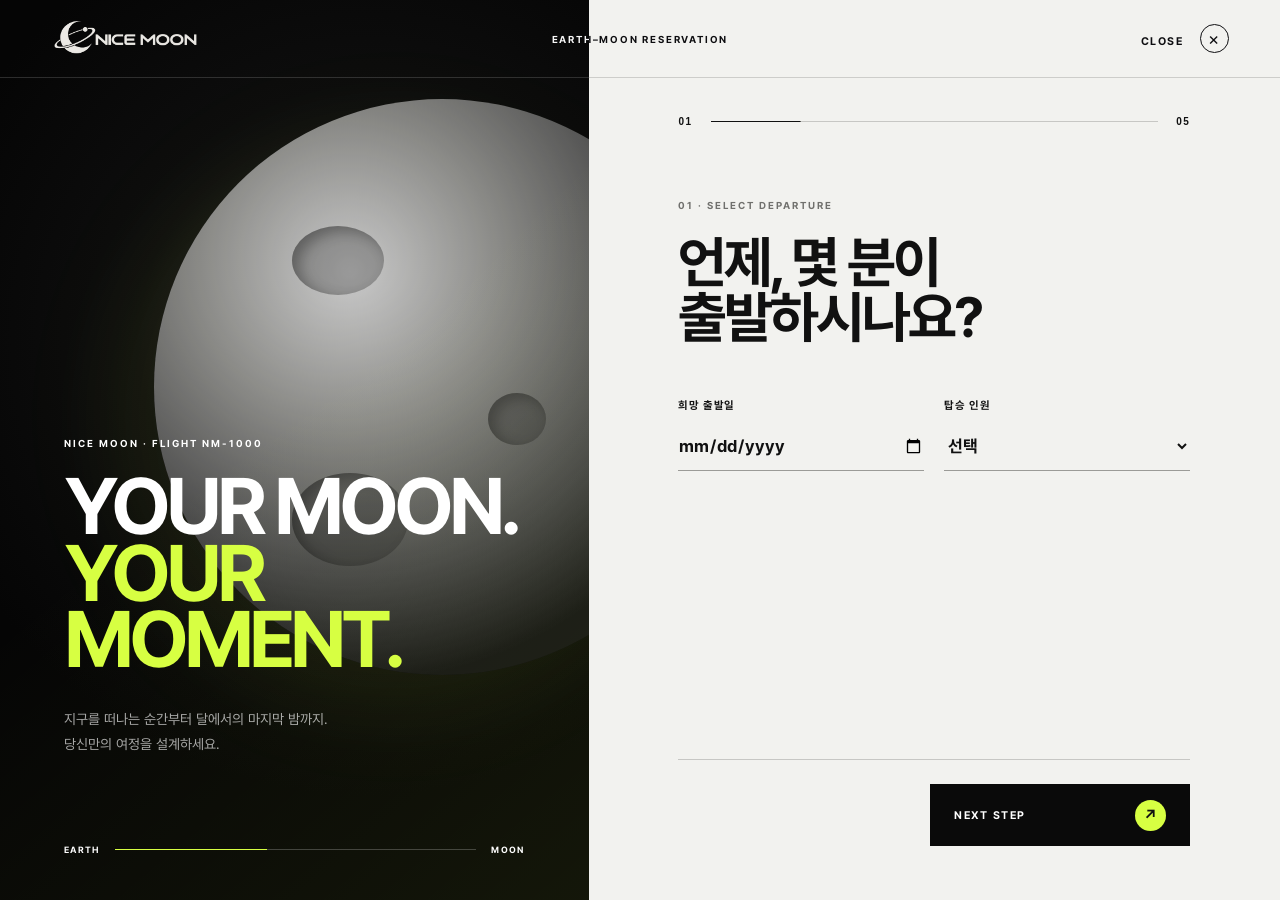
==== reservation.html @ dcc6c826 "Add files via upload" ====
<!doctype html>
<html lang="ko">
  <head>
    <meta charset="UTF-8" />
    <meta name="viewport" content="width=device-width, initial-scale=1" />
    <meta name="theme-color" content="#050505" />
    <title>Reservation — NICE MOON</title>
    <link rel="icon" href="./favicon.svg" type="image/svg+xml" />
    <link rel="stylesheet" href="./reservation.css" />
  </head>
  <body>
    <header class="topbar">
      <a class="brand" href="./index.html" aria-label="NICE MOON 홈">
        <img src="./assets/nice-moon-logo.png" alt="NICE MOON" />
      </a>
      <p>EARTH–MOON RESERVATION</p>
      <a class="close-link" href="./index.html" aria-label="예약 페이지 닫기">CLOSE <span>×</span></a>
    </header>

    <main>
      <aside class="journey-panel">
        <div class="moon" aria-hidden="true"><i></i></div>
        <div class="journey-copy">
          <p class="kicker">NICE MOON · FLIGHT NM-1000</p>
          <h1>YOUR MOON.<br /><em>YOUR MOMENT.</em></h1>
          <p>지구를 떠나는 순간부터 달에서의 마지막 밤까지.<br />당신만의 여정을 설계하세요.</p>
        </div>
        <div class="route" aria-hidden="true">
          <span>EARTH</span><i><b></b></i><span>MOON</span>
        </div>
      </aside>

      <section class="booking-panel">
        <div class="progress-head">
          <span id="stepNumber">01</span>
          <div><i id="progressBar"></i></div>
          <span>05</span>
        </div>

        <form id="reservationForm" novalidate>
          <section class="form-step is-active" data-step="0">
            <p class="step-label">01 · SELECT DEPARTURE</p>
            <h2>언제, 몇 분이<br />출발하시나요?</h2>
            <div class="field-grid">
              <label class="field">
                <span>희망 출발일</span>
                <input type="date" name="departure" required />
              </label>
              <label class="field">
                <span>탑승 인원</span>
                <select name="passengers" required>
                  <option value="">선택</option>
                  <option value="1명">1명</option>
                  <option value="2명">2명</option>
                  <option value="3명">3명</option>
                  <option value="4명">4명</option>
                  <option value="5명 이상">5명 이상</option>
                </select>
              </label>
            </div>
          </section>

          <section class="form-step" data-step="1">
            <p class="step-label">02 · CHOOSE EXPERIENCE</p>
            <h2>달에서 무엇을<br />경험하고 싶나요?</h2>
            <div class="choice-grid choice-grid--experience">
              <label class="choice"><input type="checkbox" name="experience" value="Lunar Local Food" /><span><b>01</b><strong>LUNAR LOCAL FOOD</strong><small>월석수프와 달 흙 비빔밥</small></span></label>
              <label class="choice"><input type="checkbox" name="experience" value="Crater Sand Riding" /><span><b>02</b><strong>CRATER SAND RIDING</strong><small>크레이터 모래썰매</small></span></label>
              <label class="choice"><input type="checkbox" name="experience" value="Alien Encounter" /><span><b>03</b><strong>ALIEN ENCOUNTER</strong><small>달 생명체 교류 프로그램</small></span></label>
              <label class="choice"><input type="checkbox" name="experience" value="The Far Side" /><span><b>04</b><strong>THE FAR SIDE</strong><small>영구음영분화구 탐험</small></span></label>
            </div>
            <p class="selection-error" id="experienceError">한 가지 이상의 체험을 선택해 주세요.</p>
          </section>

          <section class="form-step" data-step="2">
            <p class="step-label">03 · CABIN & STAY</p>
            <h2>여행 등급을<br />선택해 주세요.</h2>
            <div class="choice-grid">
              <label class="choice choice--radio"><input type="radio" name="cabin" value="Lunar Economy" required /><span><b>01</b><strong>LUNAR ECONOMY</strong><small>실용적인 달 왕복과 스탠다드 객실</small></span></label>
              <label class="choice choice--radio"><input type="radio" name="cabin" value="Moon Business" required /><span><b>02</b><strong>MOON BUSINESS</strong><small>라운지와 크레이터 전망 스위트</small></span></label>
              <label class="choice choice--radio choice--featured"><input type="radio" name="cabin" value="Zero-G First Class" required /><span><b>03 · RECOMMENDED</b><strong>ZERO-G FIRST CLASS</strong><small>프라이빗 셔틀과 달의 뒷면 전용 투어</small></span></label>
            </div>
          </section>

          <section class="form-step" data-step="3">
            <p class="step-label">04 · PASSENGER INFORMATION</p>
            <h2>탑승자 정보를<br />입력해 주세요.</h2>
            <div class="field-grid">
              <label class="field"><span>이름</span><input type="text" name="name" placeholder="홍길동" required /></label>
              <label class="field"><span>연락처</span><input type="tel" name="phone" placeholder="010-0000-0000" required /></label>
              <label class="field field--wide"><span>이메일</span><input type="email" name="email" placeholder="moon@example.com" required /></label>
              <label class="field field--wide"><span>요청사항 <em>OPTIONAL</em></span><textarea name="request" rows="3" placeholder="식사, 객실 또는 이동 지원에 관한 요청을 적어주세요."></textarea></label>
            </div>
            <label class="agreement"><input type="checkbox" name="agreement" required /><span></span>예약 상담을 위한 개인정보 수집 및 이용에 동의합니다.</label>
          </section>

          <section class="form-step" data-step="4">
            <p class="step-label">05 · FINAL CONFIRMATION</p>
            <h2>당신의 달 여행을<br />확인해 주세요.</h2>
            <dl class="summary" id="summary"></dl>
            <p class="summary-note">현재는 연습용 예약 신청입니다. 결제는 진행되지 않습니다.</p>
          </section>

          <section class="success" id="success" aria-live="polite">
            <div class="success-mark"><i></i></div>
            <p>RESERVATION REQUESTED</p>
            <h2>SEE YOU<br />ON THE MOON.</h2>
            <span>예약 요청이 완료되었습니다.<br />NICE MOON의 담당 승무원이 곧 연락드리겠습니다.</span>
            <a href="./index.html">RETURN TO EARTH</a>
          </section>

          <div class="form-actions" id="formActions">
            <button type="button" class="back" id="backButton">BACK</button>
            <button type="button" class="next" id="nextButton"><span>NEXT STEP</span><i>↗</i></button>
          </div>
        </form>
      </section>
    </main>

    <script src="./reservation.js"></script>
  </body>
</html>
---- reservation.css ----
@font-face{font-family:Pretendard;src:url('./assets/Pretendard-Regular.otf') format('opentype');font-weight:400;font-display:swap}
@font-face{font-family:Pretendard;src:url('./assets/Pretendard-Bold.otf') format('opentype');font-weight:700 900;font-display:swap}
:root{--black:#050505;--paper:#f2f2ef;--lime:#d7ff42;--line:rgba(0,0,0,.18)}
*{box-sizing:border-box}html,body{margin:0;min-height:100%;background:var(--black);font-family:Pretendard,Arial,sans-serif}body{color:#111}.topbar{position:fixed;z-index:30;top:0;left:0;width:100%;height:78px;display:grid;grid-template-columns:1fr auto 1fr;align-items:center;padding:0 clamp(22px,4vw,66px);color:#fff;border-bottom:1px solid rgba(255,255,255,.16);mix-blend-mode:difference}.brand{display:block;width:150px}.brand img{display:block;width:100%;filter:invert(1)}.topbar p{font-size:10px;font-weight:700;letter-spacing:.18em}.close-link{justify-self:end;color:inherit;text-decoration:none;font-size:11px;font-weight:700;letter-spacing:.14em}.close-link span{display:inline-grid;place-items:center;margin-left:12px;width:29px;height:29px;border:1px solid currentColor;border-radius:50%;font-size:18px;font-weight:400}main{min-height:100vh;display:grid;grid-template-columns:46% 54%}.journey-panel{position:relative;min-height:100vh;overflow:hidden;padding:120px clamp(28px,5vw,86px) 54px;color:#fff;background:radial-gradient(circle at 62% 38%,#2b2b2b 0,#0e0e0e 34%,#050505 68%)}.journey-panel:after{content:"";position:absolute;inset:0;background:linear-gradient(140deg,transparent 45%,rgba(215,255,66,.07));pointer-events:none}.moon{position:absolute;top:11%;right:-24%;width:min(45vw,680px);aspect-ratio:1;border-radius:50%;background:radial-gradient(circle at 34% 30%,#eee 0,#a5a5a1 27%,#555 55%,#181818 74%);box-shadow:-45px 30px 100px rgba(215,255,66,.08);opacity:.82}.moon:before,.moon:after,.moon i{content:"";position:absolute;border-radius:50%;background:rgba(30,30,30,.28);box-shadow:inset 7px 5px 14px rgba(0,0,0,.3)}.moon:before{width:16%;height:12%;top:22%;left:24%}.moon:after{width:10%;height:9%;top:51%;left:58%}.moon i{width:20%;height:16%;top:65%;left:24%}.journey-copy{position:absolute;z-index:2;left:clamp(28px,5vw,86px);bottom:16%}.kicker,.step-label{margin:0 0 24px;font-size:10px;font-weight:700;letter-spacing:.2em}.journey-copy h1{margin:0;font-size:clamp(3.5rem,6.2vw,7.2rem);line-height:.84;letter-spacing:-.065em}.journey-copy h1 em{color:var(--lime);font-style:normal}.journey-copy>p:last-child{margin:34px 0 0;color:rgba(255,255,255,.65);font-size:14px;line-height:1.75}.route{position:absolute;z-index:2;left:clamp(28px,5vw,86px);right:clamp(28px,5vw,86px);bottom:5%;display:grid;grid-template-columns:auto 1fr auto;align-items:center;gap:15px;font-size:9px;font-weight:700;letter-spacing:.15em}.route i{height:1px;background:rgba(255,255,255,.22);overflow:hidden}.route b{display:block;width:42%;height:100%;background:var(--lime);animation:route 3s ease-in-out infinite}@keyframes route{0%{transform:translateX(-100%)}100%{transform:translateX(340%)}}
.booking-panel{min-height:100vh;padding:116px clamp(28px,7vw,112px) 54px;background:var(--paper);display:flex;flex-direction:column}.progress-head{display:grid;grid-template-columns:auto 1fr auto;align-items:center;gap:18px;font:700 10px Arial;letter-spacing:.15em}.progress-head>div{height:1px;background:rgba(0,0,0,.18);overflow:hidden}.progress-head i{display:block;width:100%;height:100%;background:#111;transform:scaleX(.2);transform-origin:left;transition:transform .6s cubic-bezier(.16,1,.3,1)}form{flex:1;display:flex;flex-direction:column}.form-step{display:none;flex:1;padding:clamp(48px,8vh,90px) 0 34px;animation:stepIn .55s cubic-bezier(.16,1,.3,1)}.form-step.is-active{display:block}@keyframes stepIn{from{opacity:0;transform:translateY(22px)}to{opacity:1;transform:none}}.step-label{color:#70706d}.form-step h2{margin:0 0 clamp(38px,6vh,68px);font-size:clamp(2.75rem,4.4vw,5.2rem);line-height:.98;letter-spacing:-.055em}.field-grid{display:grid;grid-template-columns:1fr 1fr;gap:28px 20px}.field{display:flex;flex-direction:column;gap:10px}.field--wide{grid-column:1/-1}.field>span{font-size:11px;font-weight:700;letter-spacing:.05em}.field em{float:right;color:#999;font-size:9px;font-style:normal}.field input,.field select,.field textarea{width:100%;border:0;border-bottom:1px solid #9b9b97;border-radius:0;padding:13px 0;background:transparent;color:#111;font:600 17px Pretendard;outline:none}.field input:focus,.field select:focus,.field textarea:focus{border-color:#111}.field textarea{resize:none}.choice-grid{display:grid;gap:10px}.choice-grid--experience{grid-template-columns:1fr 1fr}.choice{display:block;cursor:pointer}.choice input{position:absolute;opacity:0}.choice span{min-height:118px;display:flex;flex-direction:column;padding:18px 20px;border:1px solid var(--line);transition:.25s ease}.choice b{margin-bottom:auto;color:#777;font-size:9px;letter-spacing:.12em}.choice strong{font-size:14px;letter-spacing:-.02em}.choice small{margin-top:8px;color:#777;font-size:11px}.choice input:checked+span{color:#fff;background:#0a0a0a;border-color:#0a0a0a}.choice input:checked+span b,.choice input:checked+span small{color:var(--lime)}.choice--featured span{border-color:#9bad4d}.selection-error{display:none;margin:13px 0 0;color:#b02c2c;font-size:12px}.selection-error.is-visible{display:block}.agreement{display:flex;align-items:center;gap:10px;margin-top:25px;color:#555;font-size:12px;cursor:pointer}.agreement input{position:absolute;opacity:0}.agreement span{width:18px;height:18px;border:1px solid #888}.agreement input:checked+span{background:var(--lime);box-shadow:inset 0 0 0 4px var(--paper)}.summary{margin:0;border-top:1px solid #111}.summary div{display:grid;grid-template-columns:140px 1fr;padding:17px 0;border-bottom:1px solid var(--line)}.summary dt{color:#777;font-size:10px;font-weight:700;letter-spacing:.1em}.summary dd{margin:0;font-size:14px;font-weight:700}.summary-note{color:#888;font-size:11px}.form-actions{display:flex;justify-content:space-between;align-items:center;padding-top:24px;border-top:1px solid var(--line)}button{font:700 11px Pretendard;letter-spacing:.12em;cursor:pointer}.back{border:0;background:none;padding:16px 0;color:#777;visibility:hidden}.next{width:min(260px,60%);height:62px;display:flex;align-items:center;justify-content:space-between;padding:0 24px;border:0;color:#fff;background:#0a0a0a}.next i{display:grid;place-items:center;width:31px;height:31px;border-radius:50%;color:#111;background:var(--lime);font-size:16px;font-style:normal}.success{display:none;flex:1;flex-direction:column;justify-content:center;align-items:flex-start;animation:stepIn .7s ease}.success.is-active{display:flex}.success-mark{width:68px;height:68px;border:1px solid #111;border-radius:50%;display:grid;place-items:center;margin-bottom:38px}.success-mark i{width:15px;height:28px;border-right:2px solid #111;border-bottom:2px solid #111;transform:rotate(45deg) translate(-3px,-3px)}.success>p{font-size:10px;font-weight:700;letter-spacing:.18em}.success h2{margin:18px 0 25px;font-size:clamp(3.5rem,6vw,7rem);line-height:.88;letter-spacing:-.06em}.success>span{color:#666;line-height:1.7}.success>a{margin-top:44px;padding-bottom:7px;border-bottom:1px solid #111;color:#111;text-decoration:none;font-size:11px;font-weight:700;letter-spacing:.12em}
input:user-invalid,select:user-invalid,textarea:user-invalid{border-color:#b02c2c}
@media(max-width:900px){.topbar{height:66px;grid-template-columns:1fr 1fr}.topbar>p{display:none}.brand{width:125px}main{display:block}.journey-panel{min-height:52vh;padding-top:90px}.moon{right:-18%;width:64vw}.journey-copy{bottom:20%}.journey-copy h1{font-size:clamp(3.2rem,13vw,5.8rem)}.journey-copy>p:last-child{display:none}.booking-panel{min-height:100svh;padding:92px 22px 30px}.form-step{padding-top:48px}.choice-grid--experience,.field-grid{grid-template-columns:1fr}.field--wide{grid-column:auto}.summary div{grid-template-columns:105px 1fr}}
@media(max-width:520px){.journey-panel{min-height:44vh}.moon{top:8%;width:78vw}.route{display:none}.journey-copy{bottom:12%}.journey-copy h1{font-size:14vw}.booking-panel{padding-top:84px}.form-step h2{font-size:2.7rem}.choice span{min-height:104px}.form-actions{position:sticky;bottom:0;padding:14px 0;background:var(--paper)}}
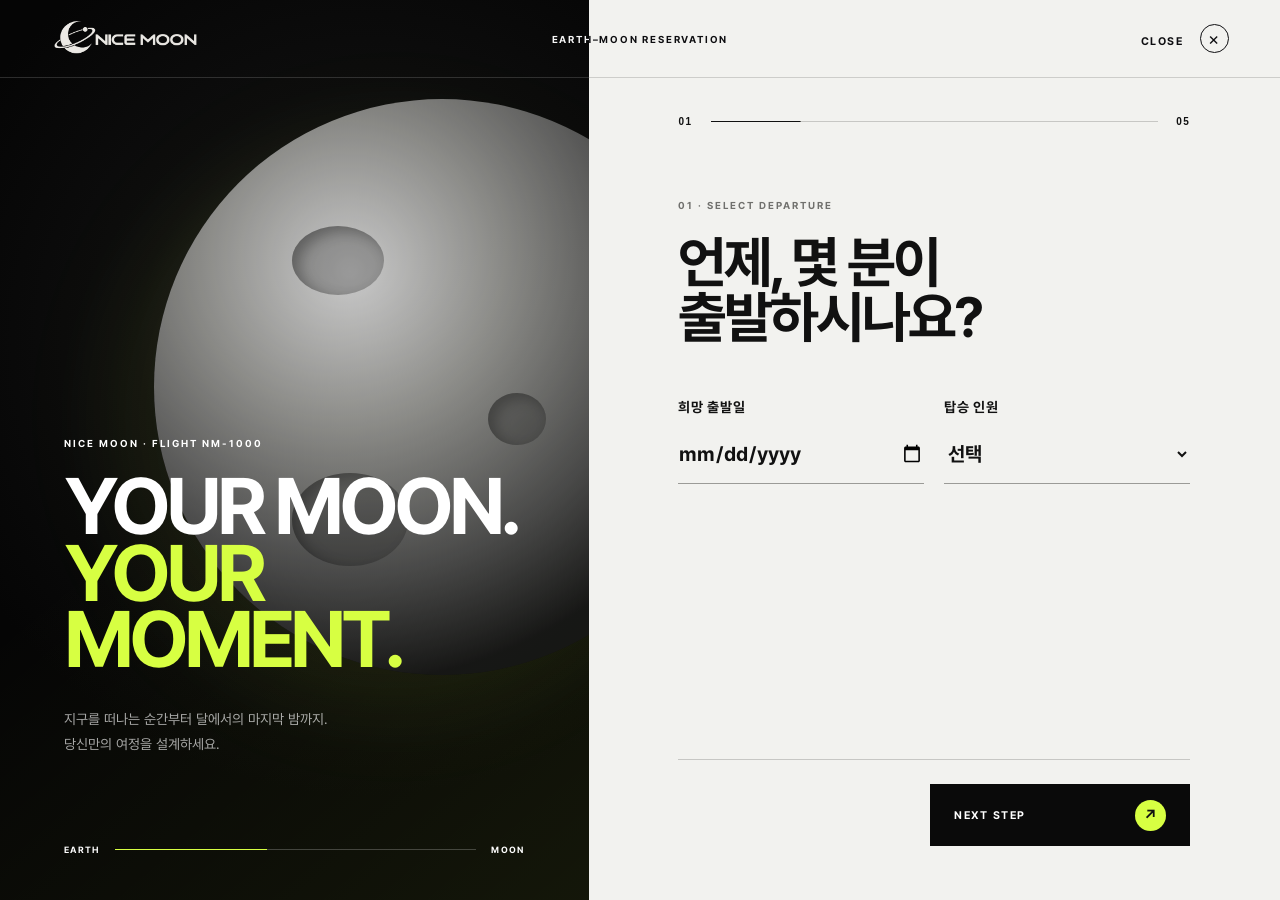
==== commit 704020ce: "Add files via upload" ====
--- a/reservation.html
+++ b/reservation.html
@@ -19,6 +19,7 @@
 
     <main>
       <aside class="journey-panel">
+        <div class="space-traffic" id="spaceTraffic" aria-hidden="true"></div>
         <div class="moon" aria-hidden="true"><i></i></div>
         <div class="journey-copy">
           <p class="kicker">NICE MOON · FLIGHT NM-1000</p>
@@ -68,7 +69,24 @@
               <label class="choice"><input type="checkbox" name="experience" value="Crater Sand Riding" /><span><b>02</b><strong>CRATER SAND RIDING</strong><small>크레이터 모래썰매</small></span></label>
               <label class="choice"><input type="checkbox" name="experience" value="Alien Encounter" /><span><b>03</b><strong>ALIEN ENCOUNTER</strong><small>달 생명체 교류 프로그램</small></span></label>
               <label class="choice"><input type="checkbox" name="experience" value="The Far Side" /><span><b>04</b><strong>THE FAR SIDE</strong><small>영구음영분화구 탐험</small></span></label>
+              <label class="choice"><input type="checkbox" name="experience" value="Cigar Bar" /><span><b>05 · ADULTS ONLY</b><strong>CIGAR BAR</strong><small>달에서 재배한 잎으로 만든 프리미엄 시가 라운지</small></span></label>
+              <label class="choice"><input type="checkbox" name="experience" value="Lunar Massage Lounge" data-course-target="massageCourse" /><span><b>06</b><strong>LUNAR MASSAGE LOUNGE</strong><small>달 현지 전문 테라피스트의 프라이빗 웰니스 서비스</small></span></label>
+              <label class="choice"><input type="checkbox" name="experience" value="Space Walk" /><span><b>07</b><strong>SPACE WALK</strong><small>전문 안전 장비와 함께 즐기는 저중력 우주유영</small></span></label>
+              <label class="choice"><input type="checkbox" name="experience" value="Moon Combat Arena" /><span><b>08</b><strong>MOON COMBAT ARENA</strong><small>달 생명체를 재현한 저중력 격투 시뮬레이션</small></span></label>
             </div>
+            <label class="field course-select" id="massageCourseField">
+              <span>MASSAGE LOUNGE COURSE</span>
+              <select name="massageCourse" id="massageCourse">
+                <option value="">코스를 선택해 주세요</option>
+                <option value="A Course · 40min · ₩90,000">A COURSE · 40분 · ₩90,000</option>
+                <option value="B Course · 40min · ₩110,000">B COURSE · 40분 · ₩110,000</option>
+                <option value="C Course · 60min · ₩140,000">C COURSE · 60분 · ₩140,000</option>
+                <option value="D Course · 60min · ₩170,000 + premium options">D COURSE · 60분 · ₩170,000 + 프리미엄 옵션</option>
+                <option value="E Course · 90min · ₩220,000 + premium options">E COURSE · 90분 · ₩220,000 + 프리미엄 옵션</option>
+                <option value="F Course · 120min · ₩260,000 + premium options">F COURSE · 120분 · ₩260,000 + 프리미엄 옵션</option>
+                <option value="G Course · 180min · ₩1,000,000">G COURSE · 180분 · ₩1,000,000 프라이빗 회복 프로그램</option>
+              </select>
+            </label>
             <p class="selection-error" id="experienceError">한 가지 이상의 체험을 선택해 주세요.</p>
           </section>
 
@@ -79,6 +97,8 @@
               <label class="choice choice--radio"><input type="radio" name="cabin" value="Lunar Economy" required /><span><b>01</b><strong>LUNAR ECONOMY</strong><small>실용적인 달 왕복과 스탠다드 객실</small></span></label>
               <label class="choice choice--radio"><input type="radio" name="cabin" value="Moon Business" required /><span><b>02</b><strong>MOON BUSINESS</strong><small>라운지와 크레이터 전망 스위트</small></span></label>
               <label class="choice choice--radio choice--featured"><input type="radio" name="cabin" value="Zero-G First Class" required /><span><b>03 · RECOMMENDED</b><strong>ZERO-G FIRST CLASS</strong><small>프라이빗 셔틀과 달의 뒷면 전용 투어</small></span></label>
+              <label class="choice choice--radio"><input type="radio" name="cabin" value="Emperor Class" required /><span><b>04 · ULTRA VIP</b><strong>EMPEROR CLASS</strong><small>황제급 스위트, 전용 시가 라운지와 VIP 외계 생명체 컨시어지</small></span></label>
+              <label class="choice choice--radio choice--god"><input type="radio" name="cabin" value="God Class" required /><span><b>05 · OMNIPOTENT</b><strong>GOD CLASS</strong><small>전 등급 서비스와 행성 개척·궤도 폭파 홀로그램 시뮬레이션</small></span></label>
             </div>
           </section>
 
@@ -89,6 +109,8 @@
               <label class="field"><span>이름</span><input type="text" name="name" placeholder="홍길동" required /></label>
               <label class="field"><span>연락처</span><input type="tel" name="phone" placeholder="010-0000-0000" required /></label>
               <label class="field field--wide"><span>이메일</span><input type="email" name="email" placeholder="moon@example.com" required /></label>
+              <label class="field"><span>성별</span><select name="gender" required><option value="">선택</option><option value="남성">남성</option><option value="여성">여성</option><option value="논바이너리">논바이너리</option><option value="응답하지 않음">응답하지 않음</option></select></label>
+              <label class="field"><span>우주복 상체 핏</span><select name="suitSize" required><option value="">선택</option><option value="XS">XS</option><option value="S">S</option><option value="M">M</option><option value="L">L</option><option value="XL">XL</option><option value="맞춤 피팅 필요">맞춤 피팅 필요</option></select></label>
               <label class="field field--wide"><span>요청사항 <em>OPTIONAL</em></span><textarea name="request" rows="3" placeholder="식사, 객실 또는 이동 지원에 관한 요청을 적어주세요."></textarea></label>
             </div>
             <label class="agreement"><input type="checkbox" name="agreement" required /><span></span>예약 상담을 위한 개인정보 수집 및 이용에 동의합니다.</label>
--- a/reservation.css
+++ b/reservation.css
@@ -6,3 +6,29 @@
 input:user-invalid,select:user-invalid,textarea:user-invalid{border-color:#b02c2c}
 @media(max-width:900px){.topbar{height:66px;grid-template-columns:1fr 1fr}.topbar>p{display:none}.brand{width:125px}main{display:block}.journey-panel{min-height:52vh;padding-top:90px}.moon{right:-18%;width:64vw}.journey-copy{bottom:20%}.journey-copy h1{font-size:clamp(3.2rem,13vw,5.8rem)}.journey-copy>p:last-child{display:none}.booking-panel{min-height:100svh;padding:92px 22px 30px}.form-step{padding-top:48px}.choice-grid--experience,.field-grid{grid-template-columns:1fr}.field--wide{grid-column:auto}.summary div{grid-template-columns:105px 1fr}}
 @media(max-width:520px){.journey-panel{min-height:44vh}.moon{top:8%;width:78vw}.route{display:none}.journey-copy{bottom:12%}.journey-copy h1{font-size:14vw}.booking-panel{padding-top:84px}.form-step h2{font-size:2.7rem}.choice span{min-height:104px}.form-actions{position:sticky;bottom:0;padding:14px 0;background:var(--paper)}}
+
+/* v2: larger reservation typography */
+.field>span{font-size:14px}
+.field input,.field select,.field textarea{font-size:20px;padding:16px 0}
+.choice span{min-height:138px;padding:23px 25px}
+.choice b{font-size:11px}
+.choice strong{font-size:18px}
+.choice small{margin-top:10px;font-size:14px;line-height:1.45}
+.agreement{font-size:14px}
+.summary dt{font-size:12px}.summary dd{font-size:17px}
+.course-select{display:none;margin-top:22px;padding:22px 25px;border:1px solid var(--line)}
+.course-select.is-visible{display:flex;animation:stepIn .4s ease}
+.choice--god input:checked+span{background:#17110a;border-color:#d7ff42}
+
+/* Random spacecraft traffic: ships pass behind the moon */
+.journey-panel{isolation:isolate}
+.space-traffic{position:absolute;z-index:1;inset:0;overflow:hidden;pointer-events:none}
+.moon{z-index:2}
+.journey-copy,.route{z-index:4}
+.mini-ship{position:absolute;left:-18%;top:var(--ship-y);width:var(--ship-size);height:calc(var(--ship-size)*.34);opacity:var(--ship-opacity);filter:drop-shadow(0 0 9px rgba(215,255,66,.38));animation:shipFly var(--ship-duration) linear forwards;will-change:transform}
+.mini-ship:before{content:"";position:absolute;inset:14% 9% 14% 18%;border-radius:64% 92% 28% 38%;background:linear-gradient(180deg,#f5f5ef 0,#8c8c88 52%,#343434 100%);clip-path:polygon(0 24%,72% 0,100% 50%,72% 100%,0 76%,12% 50%)}
+.mini-ship:after{content:"";position:absolute;right:79%;top:34%;width:32%;height:32%;border-radius:50%;background:linear-gradient(90deg,transparent,var(--lime));filter:blur(2px);box-shadow:-12px 0 9px rgba(215,255,66,.38)}
+.mini-ship i{position:absolute;z-index:2;left:48%;top:30%;width:12%;aspect-ratio:1;border-radius:50%;background:#10151b;box-shadow:inset 2px 1px 0 rgba(255,255,255,.32)}
+@keyframes shipFly{0%{transform:translate3d(0,0,0) scale(var(--ship-scale)) rotate(var(--ship-angle))}100%{transform:translate3d(155vw,var(--ship-drift),0) scale(var(--ship-scale)) rotate(var(--ship-angle))}}
+
+@media(max-width:900px){.choice strong{font-size:17px}.choice small{font-size:13px}.field input,.field select,.field textarea{font-size:18px}.mini-ship{width:calc(var(--ship-size)*.78)}}
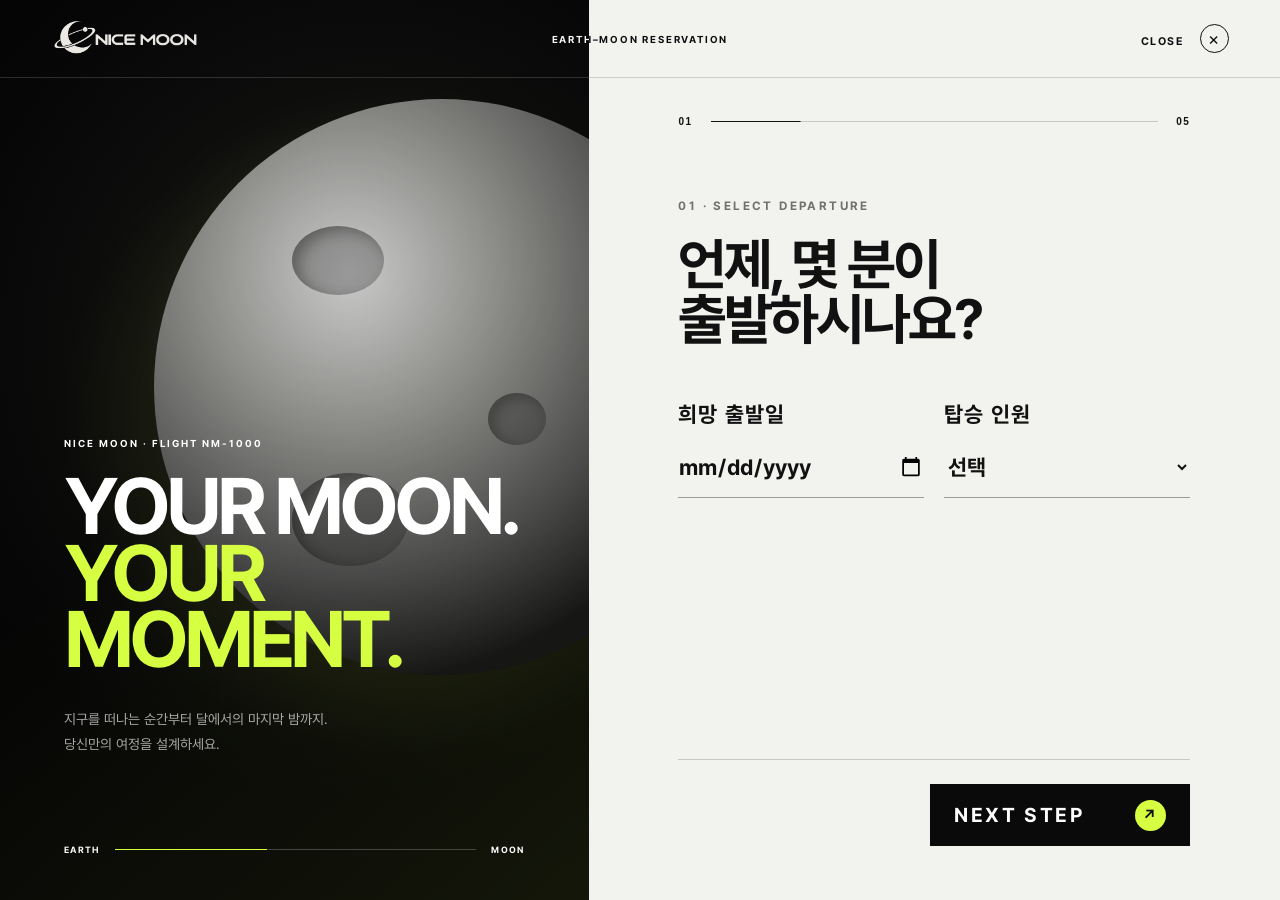
==== commit 88db36d3: "Update reservation.html" ====
--- a/reservation.html
+++ b/reservation.html
@@ -70,9 +70,9 @@
               <label class="choice"><input type="checkbox" name="experience" value="Alien Encounter" /><span><b>03</b><strong>ALIEN ENCOUNTER</strong><small>달 생명체 교류 프로그램</small></span></label>
               <label class="choice"><input type="checkbox" name="experience" value="The Far Side" /><span><b>04</b><strong>THE FAR SIDE</strong><small>영구음영분화구 탐험</small></span></label>
               <label class="choice"><input type="checkbox" name="experience" value="Cigar Bar" /><span><b>05 · ADULTS ONLY</b><strong>CIGAR BAR</strong><small>달에서 재배한 잎으로 만든 프리미엄 시가 라운지</small></span></label>
-              <label class="choice"><input type="checkbox" name="experience" value="Lunar Massage Lounge" data-course-target="massageCourse" /><span><b>06</b><strong>LUNAR MASSAGE LOUNGE</strong><small>달 현지 전문 테라피스트의 프라이빗 웰니스 서비스</small></span></label>
-              <label class="choice"><input type="checkbox" name="experience" value="Space Walk" /><span><b>07</b><strong>SPACE WALK</strong><small>전문 안전 장비와 함께 즐기는 저중력 우주유영</small></span></label>
-              <label class="choice"><input type="checkbox" name="experience" value="Moon Combat Arena" /><span><b>08</b><strong>MOON COMBAT ARENA</strong><small>달 생명체를 재현한 저중력 격투 시뮬레이션</small></span></label>
+              <label class="choice"><input type="checkbox" name="experience" value="Lunar Massage Lounge" data-course-target="massageCourse" /><span><b>06</b><strong>MASSAGE & KARAOKE</strong><small>S급 외계생명체들의 프라이빗 유흥 접대 서비스</small></span></label>
+              <label class="choice"><input type="checkbox" name="experience" value="Space Walk" /><span><b>07</b><strong>SPACE WALK</strong><small>우주복 및 안전장치 하나 없이 즐기는 프리우주유영</small></span></label>
+              <label class="choice"><input type="checkbox" name="experience" value="Moon Combat Arena" /><span><b>08</b><strong>MOON CHA CLUB</strong><small>목숨을걸고 외계생명체와 맨손으로 즐기는 격투 (야차룰 적용)</small></span></label>
             </div>
             <label class="field course-select" id="massageCourseField">
               <span>MASSAGE LOUNGE COURSE</span>
@@ -81,10 +81,10 @@
                 <option value="A Course · 40min · ₩90,000">A COURSE · 40분 · ₩90,000</option>
                 <option value="B Course · 40min · ₩110,000">B COURSE · 40분 · ₩110,000</option>
                 <option value="C Course · 60min · ₩140,000">C COURSE · 60분 · ₩140,000</option>
-                <option value="D Course · 60min · ₩170,000 + premium options">D COURSE · 60분 · ₩170,000 + 프리미엄 옵션</option>
-                <option value="E Course · 90min · ₩220,000 + premium options">E COURSE · 90분 · ₩220,000 + 프리미엄 옵션</option>
-                <option value="F Course · 120min · ₩260,000 + premium options">F COURSE · 120분 · ₩260,000 + 프리미엄 옵션</option>
-                <option value="G Course · 180min · ₩1,000,000">G COURSE · 180분 · ₩1,000,000 프라이빗 회복 프로그램</option>
+                <option value="D Course · 60min · ₩170,000 + premium options">D COURSE · 60분 · ₩170,000 + @@샷당</option>
+                <option value="E Course · 90min · ₩220,000 + premium options">E COURSE · 90분 · ₩220,000 + @@샷당</option>
+                <option value="F Course · 120min · ₩260,000 + premium options">F COURSE · 120분 · ₩260,000 + @@샷당</option>
+                <option value="G Course · 180min · ₩1,000,000">G COURSE · 180분 · ₩1,000,000\ 외계생명체와의 자녀만들기 (20살 까지 육아서비스 별도 2,000,000\ 추가)</option>
               </select>
             </label>
             <p class="selection-error" id="experienceError">한 가지 이상의 체험을 선택해 주세요.</p>
@@ -97,8 +97,8 @@
               <label class="choice choice--radio"><input type="radio" name="cabin" value="Lunar Economy" required /><span><b>01</b><strong>LUNAR ECONOMY</strong><small>실용적인 달 왕복과 스탠다드 객실</small></span></label>
               <label class="choice choice--radio"><input type="radio" name="cabin" value="Moon Business" required /><span><b>02</b><strong>MOON BUSINESS</strong><small>라운지와 크레이터 전망 스위트</small></span></label>
               <label class="choice choice--radio choice--featured"><input type="radio" name="cabin" value="Zero-G First Class" required /><span><b>03 · RECOMMENDED</b><strong>ZERO-G FIRST CLASS</strong><small>프라이빗 셔틀과 달의 뒷면 전용 투어</small></span></label>
-              <label class="choice choice--radio"><input type="radio" name="cabin" value="Emperor Class" required /><span><b>04 · ULTRA VIP</b><strong>EMPEROR CLASS</strong><small>황제급 스위트, 전용 시가 라운지와 VIP 외계 생명체 컨시어지</small></span></label>
-              <label class="choice choice--radio choice--god"><input type="radio" name="cabin" value="God Class" required /><span><b>05 · OMNIPOTENT</b><strong>GOD CLASS</strong><small>전 등급 서비스와 행성 개척·궤도 폭파 홀로그램 시뮬레이션</small></span></label>
+              <label class="choice choice--radio"><input type="radio" name="cabin" value="Emperor Class" required /><span><b>04 · ULTRA VIP</b><strong>EMPEROR CLASS</strong><small>황제급 스위트, 기내흡연 가능, S급 초미녀 외계생명체 접대부 동반 비행 (비행 동안 무한샷가능)</small></span></label>
+              <label class="choice choice--radio choice--god"><input type="radio" name="cabin" value="God Class" required /><span><b>05 · OMNIPOTENT</b><strong>GOD CLASS</strong><small>전지전능한 권능을 부여, 하위 등급 여행 서비스들의 제공은 물론 핵 미사일 무한 제공 (태양계 주요행성을 제외한 모든 행성에 원하는 만큼 발사하여 폭파 가능! [+ ₩9,000,000,000,000,000 지불시 지구 폭파 가능])</small></span></label>
             </div>
           </section>
 
@@ -109,7 +109,7 @@
               <label class="field"><span>이름</span><input type="text" name="name" placeholder="홍길동" required /></label>
               <label class="field"><span>연락처</span><input type="tel" name="phone" placeholder="010-0000-0000" required /></label>
               <label class="field field--wide"><span>이메일</span><input type="email" name="email" placeholder="moon@example.com" required /></label>
-              <label class="field"><span>성별</span><select name="gender" required><option value="">선택</option><option value="남성">남성</option><option value="여성">여성</option><option value="논바이너리">논바이너리</option><option value="응답하지 않음">응답하지 않음</option></select></label>
+              <label class="field"><span>성별</span><select name="gender" required><option value="">선택</option><option value="남성">남성</option><option value="여성">여성</option></select></label>
               <label class="field"><span>우주복 상체 핏</span><select name="suitSize" required><option value="">선택</option><option value="XS">XS</option><option value="S">S</option><option value="M">M</option><option value="L">L</option><option value="XL">XL</option><option value="맞춤 피팅 필요">맞춤 피팅 필요</option></select></label>
               <label class="field field--wide"><span>요청사항 <em>OPTIONAL</em></span><textarea name="request" rows="3" placeholder="식사, 객실 또는 이동 지원에 관한 요청을 적어주세요."></textarea></label>
             </div>
--- a/reservation.css
+++ b/reservation.css
@@ -32,3 +32,64 @@
 @keyframes shipFly{0%{transform:translate3d(0,0,0) scale(var(--ship-scale)) rotate(var(--ship-angle))}100%{transform:translate3d(155vw,var(--ship-drift),0) scale(var(--ship-scale)) rotate(var(--ship-angle))}}
 
 @media(max-width:900px){.choice strong{font-size:17px}.choice small{font-size:13px}.field input,.field select,.field textarea{font-size:18px}.mini-ship{width:calc(var(--ship-size)*.78)}}
+
+/* 오른쪽 예약 화면 글자 크기 직접 조절 */
+
+/* EXPERIENCE, 객실 선택 카드의 큰 영어 제목 */
+.choice strong {
+  font-size: 26px;
+}
+
+/* 선택 카드의 한글 설명 */
+.choice small {
+  font-size: 20px;
+  line-height: 1.5;
+}
+
+/* 카드 상단 01, 02 등의 번호 */
+.choice b {
+  font-size: 18px;
+}
+
+/* 카드 자체 높이와 내부 여백 */
+.choice span {
+  min-height: 155px;
+  padding: 27px 28px;
+}
+
+/* 출발일, 탑승 인원, 이름 등 입력 항목 제목 */
+.field > span {
+  font-size: 22px;
+}
+
+/* 입력창과 드롭다운 글자 */
+.field input,
+.field select,
+.field textarea {
+  font-size: 22px;
+}
+
+/* 01 · CHOOSE EXPERIENCE 같은 작은 단계 제목 */
+.step-label {
+  font-size: 12px;
+}
+
+/* 개인정보 동의 글자 */
+.agreement {
+  font-size: 18px;
+}
+
+/* BACK, NEXT STEP 버튼 글자 */
+button {
+  font-size: 20px;
+}
+
+/* 마지막 예약 확인 화면 왼쪽 항목명 */
+.summary dt {
+  font-size: 16px;
+}
+
+/* 마지막 예약 확인 화면 선택 내용 */
+.summary dd {
+  font-size: 19px;
+}
